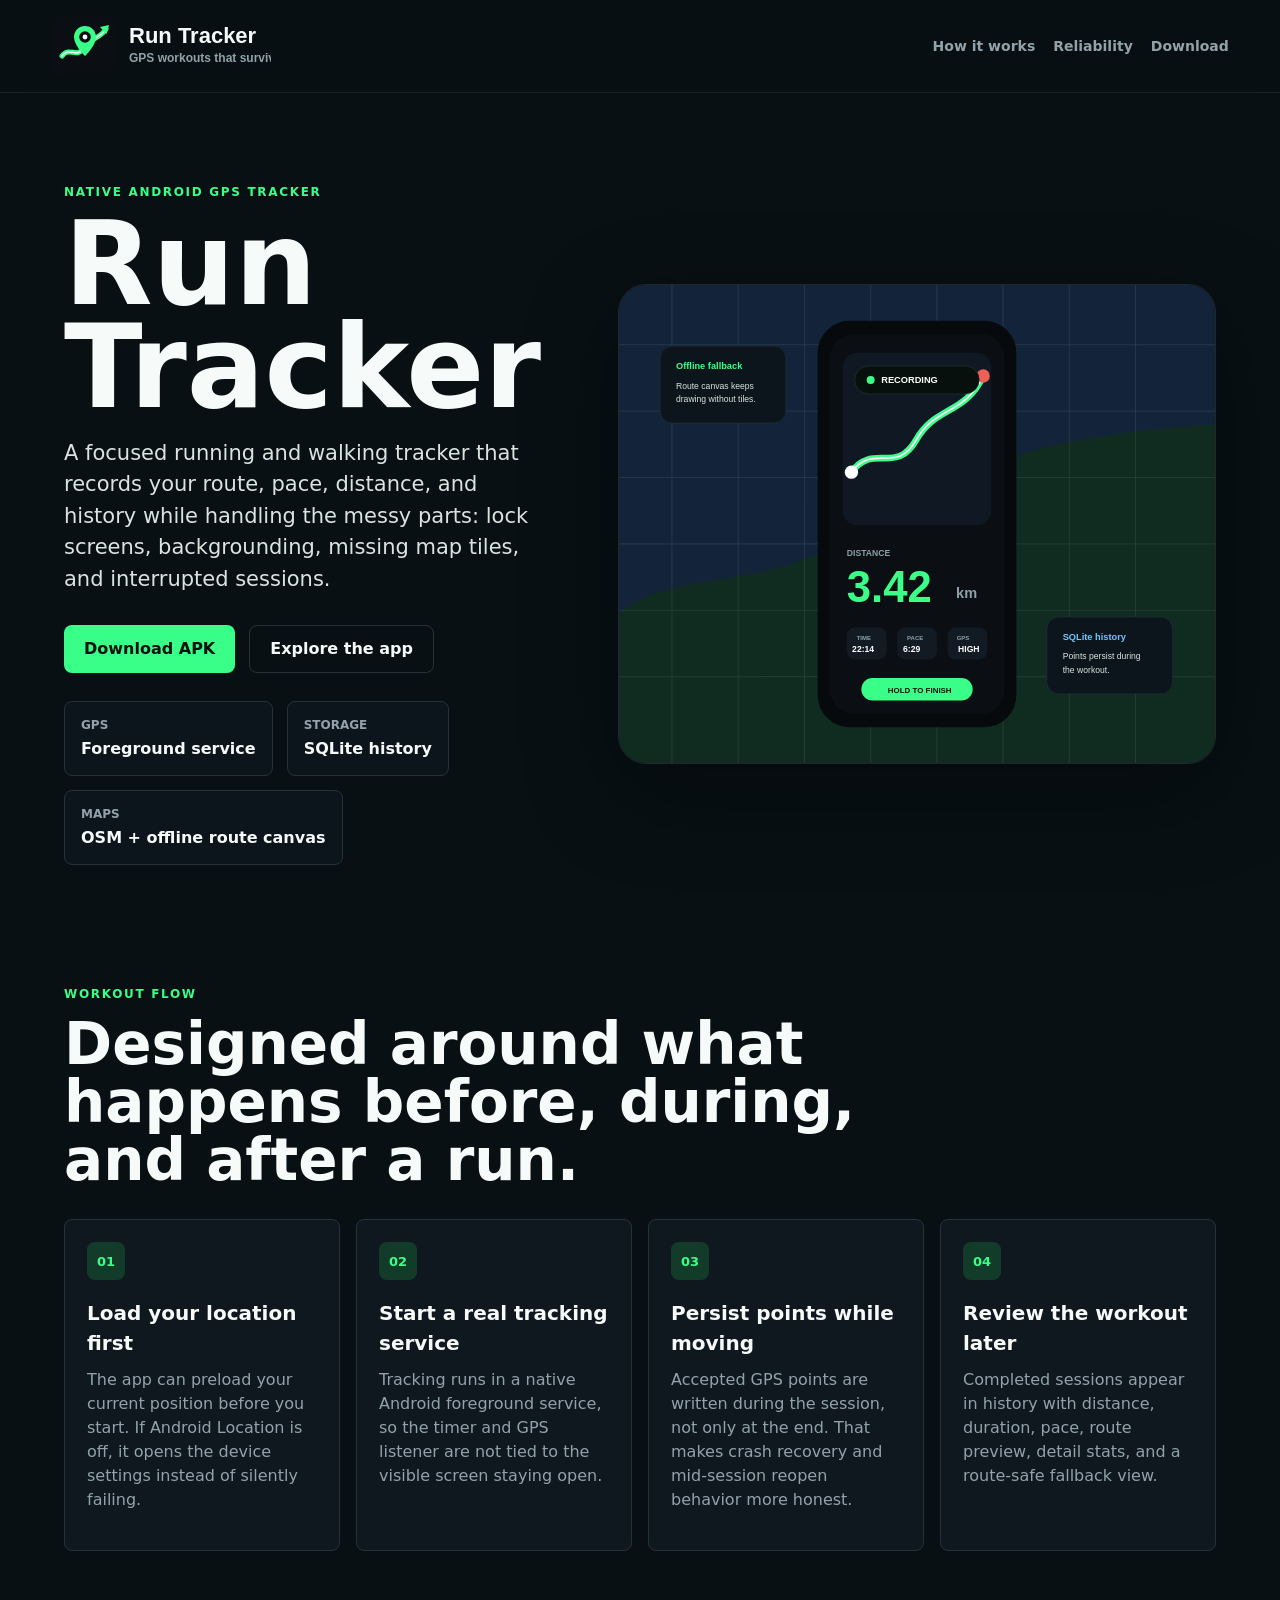
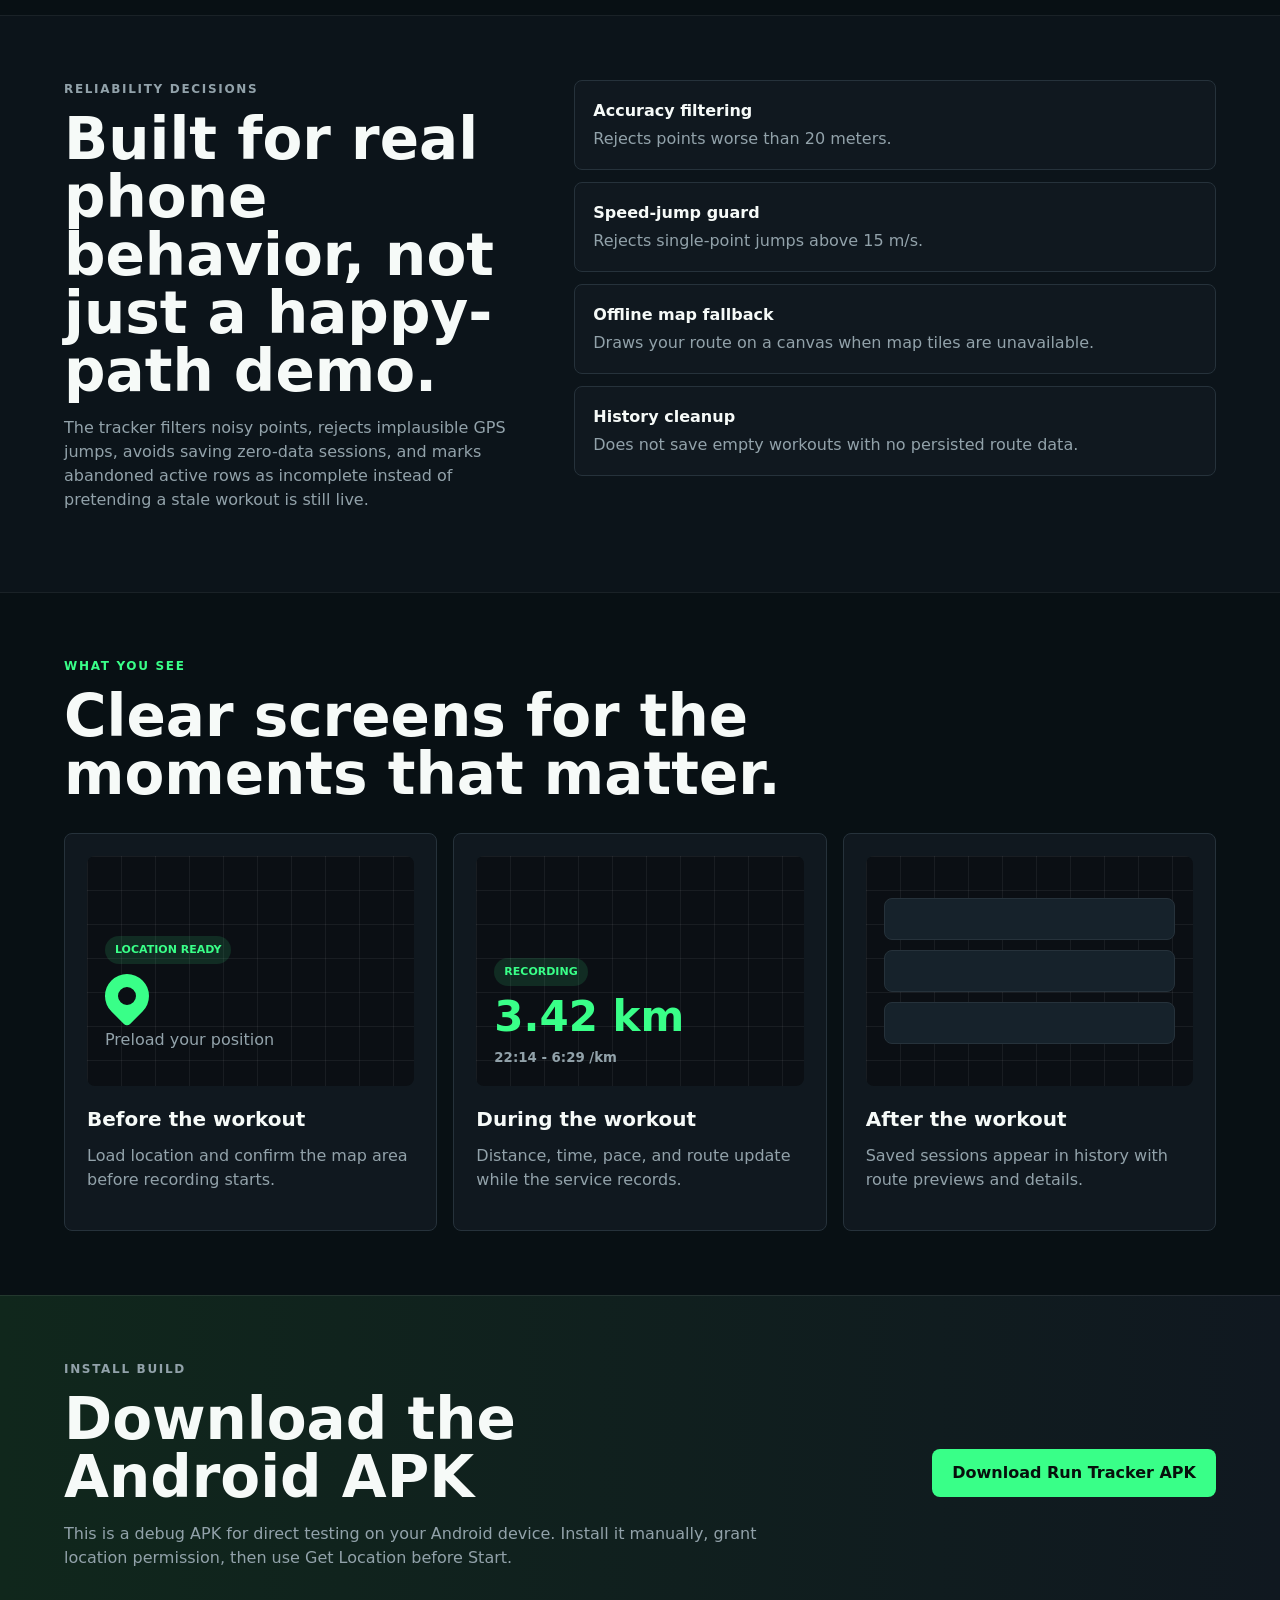
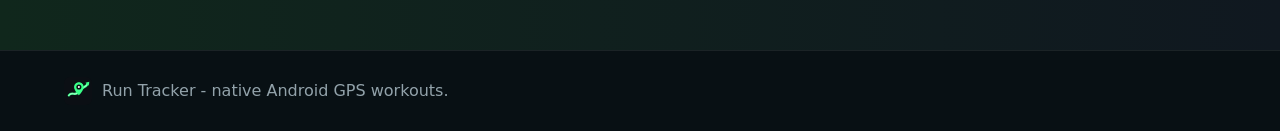
==== index.html @ a2bcd2e9 "Publish website at repository root" ====
<!doctype html>
<html lang="en">
  <head>
    <meta charset="utf-8" />
    <meta name="viewport" content="width=device-width, initial-scale=1" />
    <meta
      name="description"
      content="Run Tracker is a native Android GPS running and walking tracker with foreground service recording, offline route fallback, SQLite history, and real-world interruption handling."
    />
    <title>Run Tracker - GPS Running & Walking Tracker</title>
    <link rel="icon" href="assets/favicon.svg" type="image/svg+xml" />
    <link rel="stylesheet" href="styles.css" />
  </head>
  <body>
    <header class="site-header">
      <a class="brand" href="#top" aria-label="Run Tracker home">
        <img src="assets/logo.svg" alt="Run Tracker" />
      </a>
      <nav aria-label="Main navigation">
        <a href="#how-it-works">How it works</a>
        <a href="#reliability">Reliability</a>
        <a href="#download">Download</a>
      </nav>
    </header>

    <main id="top">
      <section class="hero">
        <div class="hero-copy">
          <p class="eyebrow">Native Android GPS tracker</p>
          <h1>Run Tracker</h1>
          <p class="lede">
            A focused running and walking tracker that records your route, pace,
            distance, and history while handling the messy parts: lock screens,
            backgrounding, missing map tiles, and interrupted sessions.
          </p>
          <div class="hero-actions">
            <a class="button primary" href="download/run-tracker-debug.apk" download>
              Download APK
            </a>
            <a class="button secondary" href="#how-it-works">Explore the app</a>
          </div>
          <dl class="quick-stats" aria-label="App highlights">
            <div>
              <dt>GPS</dt>
              <dd>Foreground service</dd>
            </div>
            <div>
              <dt>Storage</dt>
              <dd>SQLite history</dd>
            </div>
            <div>
              <dt>Maps</dt>
              <dd>OSM + offline route canvas</dd>
            </div>
          </dl>
        </div>
        <div class="hero-visual" aria-label="Run Tracker app preview">
          <img src="assets/app-preview.svg" alt="Run Tracker active session preview" />
        </div>
      </section>

      <section id="how-it-works" class="section">
        <div class="section-heading">
          <p class="eyebrow">Workout flow</p>
          <h2>Designed around what happens before, during, and after a run.</h2>
        </div>
        <div class="feature-grid">
          <article class="feature-card">
            <span class="icon">01</span>
            <h3>Load your location first</h3>
            <p>
              The app can preload your current position before you start. If Android
              Location is off, it opens the device settings instead of silently failing.
            </p>
          </article>
          <article class="feature-card">
            <span class="icon">02</span>
            <h3>Start a real tracking service</h3>
            <p>
              Tracking runs in a native Android foreground service, so the timer and
              GPS listener are not tied to the visible screen staying open.
            </p>
          </article>
          <article class="feature-card">
            <span class="icon">03</span>
            <h3>Persist points while moving</h3>
            <p>
              Accepted GPS points are written during the session, not only at the end.
              That makes crash recovery and mid-session reopen behavior more honest.
            </p>
          </article>
          <article class="feature-card">
            <span class="icon">04</span>
            <h3>Review the workout later</h3>
            <p>
              Completed sessions appear in history with distance, duration, pace,
              route preview, detail stats, and a route-safe fallback view.
            </p>
          </article>
        </div>
      </section>

      <section id="reliability" class="split-section">
        <div>
          <p class="eyebrow">Reliability decisions</p>
          <h2>Built for real phone behavior, not just a happy-path demo.</h2>
          <p>
            The tracker filters noisy points, rejects implausible GPS jumps, avoids
            saving zero-data sessions, and marks abandoned active rows as incomplete
            instead of pretending a stale workout is still live.
          </p>
        </div>
        <div class="check-list" aria-label="Reliability features">
          <div>
            <strong>Accuracy filtering</strong>
            <span>Rejects points worse than 20 meters.</span>
          </div>
          <div>
            <strong>Speed-jump guard</strong>
            <span>Rejects single-point jumps above 15 m/s.</span>
          </div>
          <div>
            <strong>Offline map fallback</strong>
            <span>Draws your route on a canvas when map tiles are unavailable.</span>
          </div>
          <div>
            <strong>History cleanup</strong>
            <span>Does not save empty workouts with no persisted route data.</span>
          </div>
        </div>
      </section>

      <section class="section">
        <div class="section-heading">
          <p class="eyebrow">What you see</p>
          <h2>Clear screens for the moments that matter.</h2>
        </div>
        <div class="screen-grid">
          <article>
            <div class="mini-screen location-screen">
              <span class="pill">Location Ready</span>
              <div class="pin"></div>
              <p>Preload your position</p>
            </div>
            <h3>Before the workout</h3>
            <p>Load location and confirm the map area before recording starts.</p>
          </article>
          <article>
            <div class="mini-screen active-screen">
              <span class="pill">Recording</span>
              <strong>3.42 km</strong>
              <small>22:14 - 6:29 /km</small>
            </div>
            <h3>During the workout</h3>
            <p>Distance, time, pace, and route update while the service records.</p>
          </article>
          <article>
            <div class="mini-screen history-screen">
              <span></span>
              <span></span>
              <span></span>
            </div>
            <h3>After the workout</h3>
            <p>Saved sessions appear in history with route previews and details.</p>
          </article>
        </div>
      </section>

      <section id="download" class="download-section">
        <div>
          <p class="eyebrow">Install build</p>
          <h2>Download the Android APK</h2>
          <p>
            This is a debug APK for direct testing on your Android device. Install it
            manually, grant location permission, then use Get Location before Start.
          </p>
        </div>
        <a class="button primary download-button" href="download/run-tracker-debug.apk" download>
          Download Run Tracker APK
        </a>
      </section>
    </main>

    <footer>
      <img src="assets/favicon.svg" alt="" />
      <span>Run Tracker - native Android GPS workouts.</span>
    </footer>
  </body>
</html>
---- styles.css ----
:root {
  --bg: #081014;
  --surface: #10181f;
  --surface-2: #16222b;
  --line: #26323b;
  --text: #f6faf8;
  --muted: #92a2aa;
  --green: #39ff88;
  --green-soft: #123b29;
  --cyan: #69c8ff;
  --coral: #f05f57;
  --amber: #f1b84b;
}

* {
  box-sizing: border-box;
}

html {
  scroll-behavior: smooth;
}

body {
  margin: 0;
  background: var(--bg);
  color: var(--text);
  font-family:
    Inter, ui-sans-serif, system-ui, -apple-system, BlinkMacSystemFont, "Segoe UI",
    sans-serif;
  line-height: 1.5;
}

a {
  color: inherit;
  text-decoration: none;
}

.site-header {
  position: sticky;
  top: 0;
  z-index: 20;
  display: flex;
  align-items: center;
  justify-content: space-between;
  gap: 24px;
  padding: 14px clamp(18px, 4vw, 56px);
  background: rgba(8, 16, 20, 0.86);
  border-bottom: 1px solid rgba(255, 255, 255, 0.08);
  backdrop-filter: blur(14px);
}

.brand img {
  display: block;
  width: 220px;
  max-width: 52vw;
  height: auto;
}

nav {
  display: flex;
  gap: 18px;
  color: var(--muted);
  font-size: 14px;
  font-weight: 700;
}

nav a:hover {
  color: var(--green);
}

.hero {
  display: grid;
  grid-template-columns: minmax(0, 0.9fr) minmax(420px, 1.1fr);
  gap: clamp(26px, 5vw, 76px);
  align-items: center;
  padding: clamp(44px, 7vw, 96px) clamp(18px, 5vw, 72px) 56px;
}

.hero-copy {
  max-width: 650px;
}

.eyebrow {
  margin: 0 0 12px;
  color: var(--green);
  font-size: 12px;
  font-weight: 900;
  letter-spacing: 0.14em;
  text-transform: uppercase;
}

h1,
h2,
h3,
p {
  margin-top: 0;
}

h1 {
  margin-bottom: 18px;
  font-size: clamp(54px, 9vw, 116px);
  line-height: 0.9;
  letter-spacing: 0;
}

h2 {
  margin-bottom: 16px;
  font-size: clamp(30px, 5vw, 58px);
  line-height: 1;
  letter-spacing: 0;
}

h3 {
  margin-bottom: 10px;
  font-size: 20px;
}

.lede {
  color: #d9e4e0;
  font-size: clamp(17px, 2vw, 21px);
  max-width: 620px;
}

.hero-actions,
.quick-stats {
  display: flex;
  flex-wrap: wrap;
  gap: 14px;
}

.hero-actions {
  margin: 30px 0 28px;
}

.button {
  display: inline-flex;
  min-height: 48px;
  align-items: center;
  justify-content: center;
  border-radius: 8px;
  padding: 0 20px;
  font-weight: 900;
}

.button.primary {
  background: var(--green);
  color: #07100c;
}

.button.secondary {
  background: transparent;
  border: 1px solid var(--line);
  color: var(--text);
}

.quick-stats {
  margin: 0;
}

.quick-stats div {
  min-width: 140px;
  padding: 14px 16px;
  border: 1px solid var(--line);
  border-radius: 8px;
  background: rgba(16, 24, 31, 0.72);
}

.quick-stats dt {
  color: var(--muted);
  font-size: 12px;
  font-weight: 900;
  text-transform: uppercase;
}

.quick-stats dd {
  margin: 3px 0 0;
  font-weight: 800;
}

.hero-visual img {
  width: 100%;
  height: auto;
  display: block;
  border: 1px solid rgba(255, 255, 255, 0.1);
  border-radius: 28px;
  box-shadow: 0 28px 90px rgba(0, 0, 0, 0.38);
}

.section,
.split-section,
.download-section {
  padding: 64px clamp(18px, 5vw, 72px);
}

.section-heading {
  max-width: 820px;
  margin-bottom: 30px;
}

.feature-grid,
.screen-grid {
  display: grid;
  grid-template-columns: repeat(4, minmax(0, 1fr));
  gap: 16px;
}

.feature-card,
.screen-grid article {
  border: 1px solid var(--line);
  border-radius: 8px;
  background: var(--surface);
  padding: 22px;
}

.feature-card p,
.screen-grid p,
.split-section p,
.download-section p {
  color: var(--muted);
}

.icon {
  display: inline-grid;
  width: 38px;
  height: 38px;
  place-items: center;
  margin-bottom: 18px;
  border-radius: 8px;
  background: var(--green-soft);
  color: var(--green);
  font-size: 13px;
  font-weight: 900;
}

.split-section {
  display: grid;
  grid-template-columns: minmax(0, 0.85fr) minmax(360px, 1.15fr);
  gap: 36px;
  align-items: start;
  background: #0c141a;
  border-top: 1px solid rgba(255, 255, 255, 0.06);
  border-bottom: 1px solid rgba(255, 255, 255, 0.06);
}

.check-list {
  display: grid;
  gap: 12px;
}

.check-list div {
  display: grid;
  gap: 4px;
  padding: 18px;
  border: 1px solid var(--line);
  border-radius: 8px;
  background: var(--surface);
}

.check-list strong {
  color: var(--text);
}

.check-list span {
  color: var(--muted);
}

.screen-grid {
  grid-template-columns: repeat(3, minmax(0, 1fr));
}

.mini-screen {
  position: relative;
  display: grid;
  min-height: 230px;
  align-content: end;
  gap: 10px;
  margin-bottom: 18px;
  overflow: hidden;
  border-radius: 8px;
  background: #0b0f14;
  padding: 18px;
}

.mini-screen::before {
  content: "";
  position: absolute;
  inset: 0;
  background-image:
    linear-gradient(rgba(255, 255, 255, 0.06) 1px, transparent 1px),
    linear-gradient(90deg, rgba(255, 255, 255, 0.06) 1px, transparent 1px);
  background-size: 34px 34px;
}

.mini-screen > * {
  position: relative;
}

.pill {
  width: max-content;
  border-radius: 999px;
  background: rgba(57, 255, 136, 0.12);
  color: var(--green);
  padding: 6px 10px;
  font-size: 11px;
  font-weight: 900;
  text-transform: uppercase;
}

.pin {
  width: 44px;
  height: 44px;
  border-radius: 50% 50% 50% 10%;
  background: var(--green);
  transform: rotate(-45deg);
}

.pin::after {
  content: "";
  position: absolute;
  inset: 13px;
  border-radius: 50%;
  background: #0b0f14;
}

.active-screen strong {
  color: var(--green);
  font-size: 42px;
  line-height: 1;
}

.active-screen small {
  color: var(--muted);
  font-weight: 800;
}

.history-screen {
  align-content: center;
}

.history-screen span {
  display: block;
  height: 42px;
  border-radius: 8px;
  background: var(--surface-2);
  border: 1px solid var(--line);
}

.download-section {
  display: flex;
  align-items: center;
  justify-content: space-between;
  gap: 24px;
  background: linear-gradient(90deg, #10271c, #101820);
  border-top: 1px solid rgba(255, 255, 255, 0.08);
}

.download-section div {
  max-width: 700px;
}

.download-button {
  flex: 0 0 auto;
}

footer {
  display: flex;
  align-items: center;
  gap: 10px;
  padding: 26px clamp(18px, 5vw, 72px);
  color: var(--muted);
  border-top: 1px solid rgba(255, 255, 255, 0.08);
}

footer img {
  width: 28px;
  height: 28px;
}

@media (max-width: 900px) {
  .site-header {
    align-items: flex-start;
    flex-direction: column;
  }

  nav {
    width: 100%;
    justify-content: space-between;
  }

  .hero,
  .split-section,
  .download-section {
    grid-template-columns: 1fr;
  }

  .hero {
    padding-top: 34px;
  }

  .feature-grid,
  .screen-grid {
    grid-template-columns: 1fr;
  }

  .download-section {
    display: grid;
  }

  .download-button {
    width: 100%;
  }
}
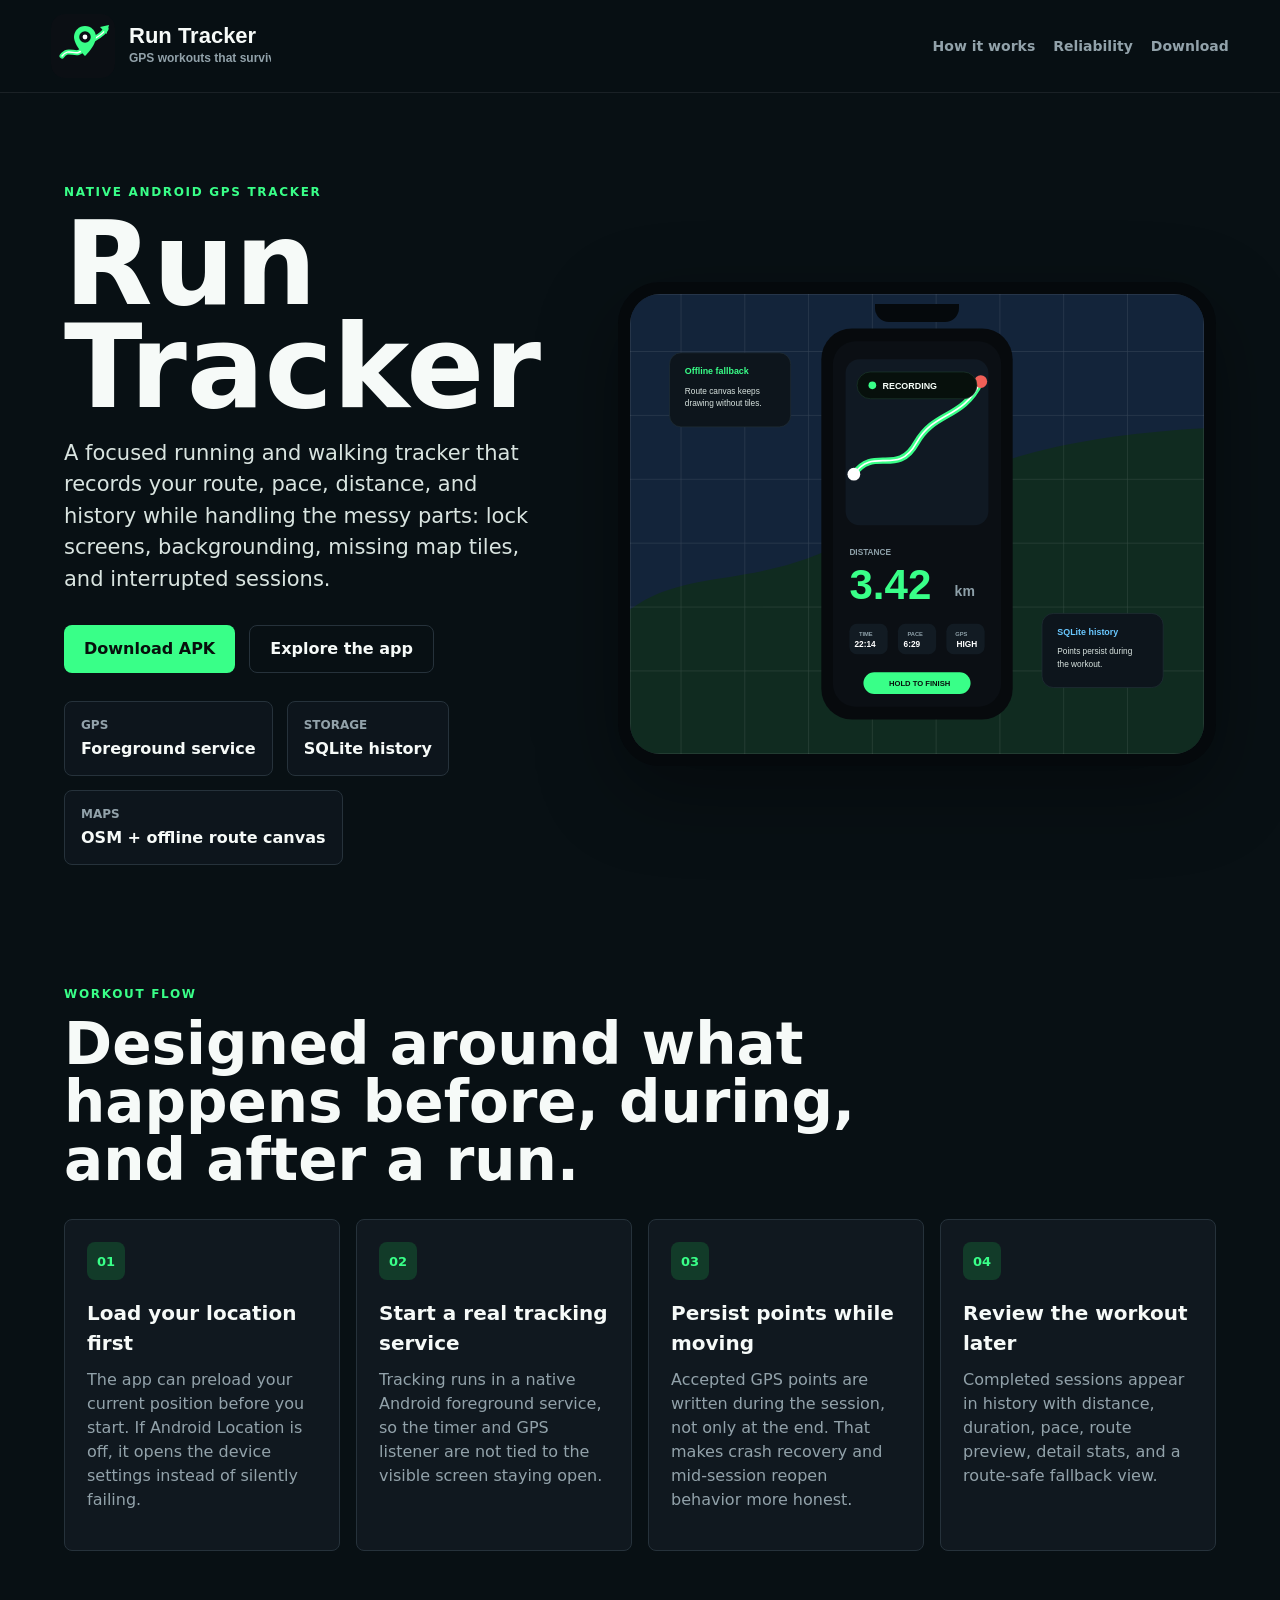
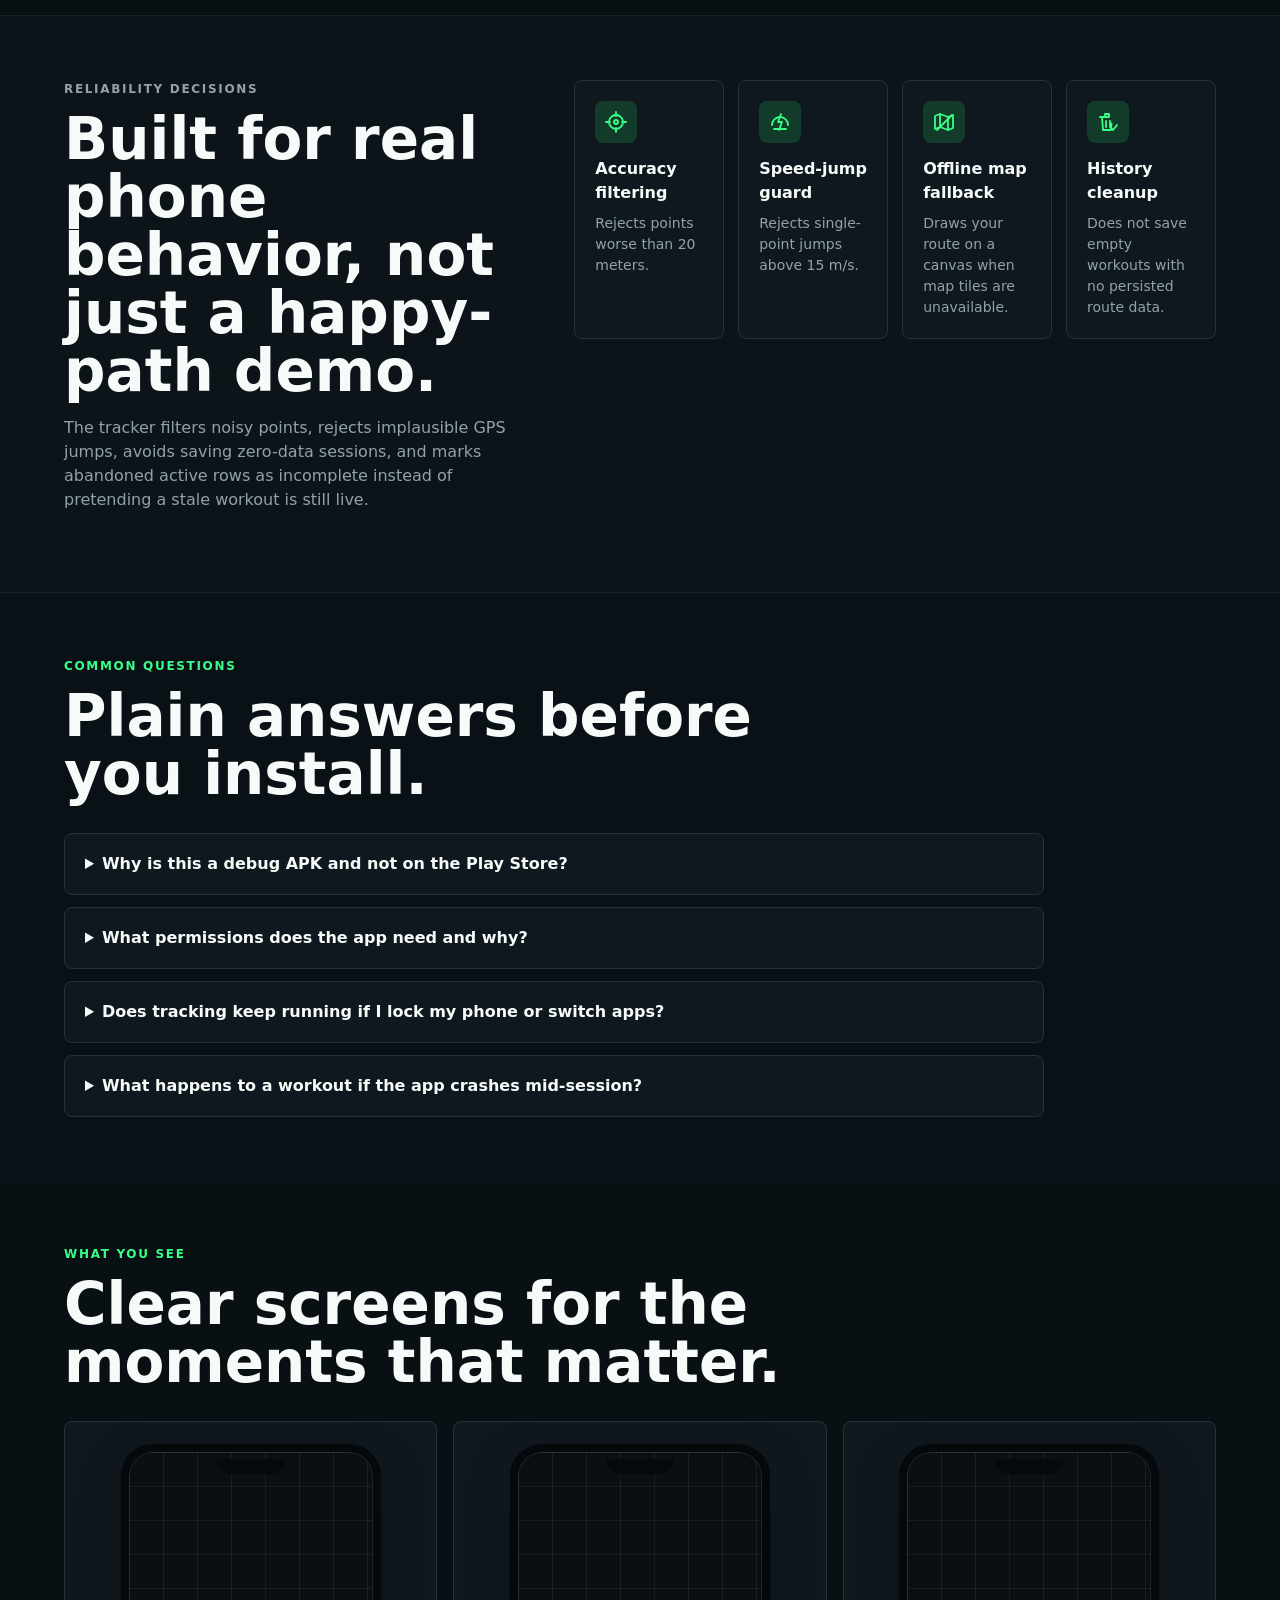
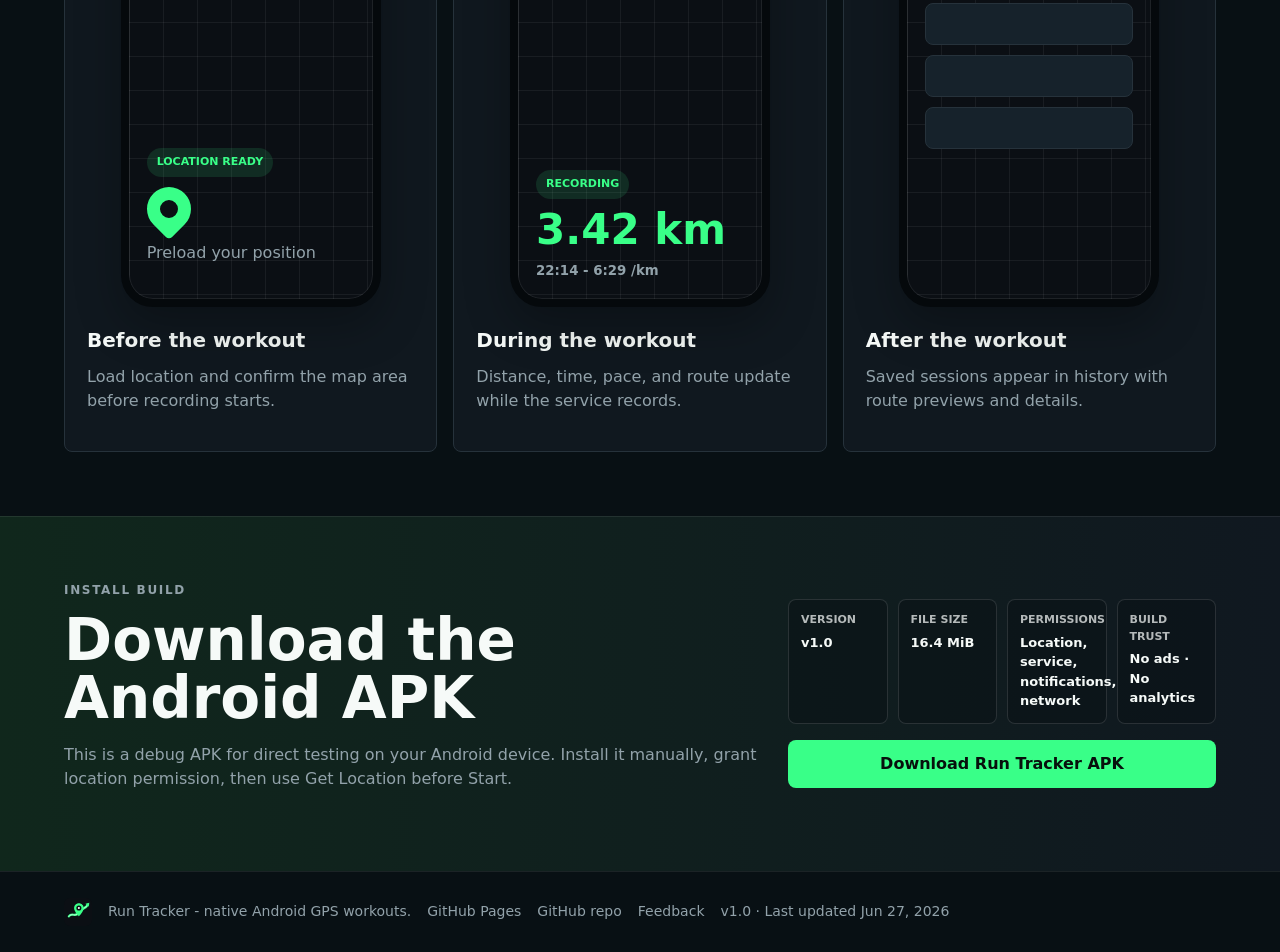
==== commit fd9ac1fe: "Improve landing page UI" ====
--- a/index.html
+++ b/index.html
@@ -55,7 +55,10 @@
           </dl>
         </div>
         <div class="hero-visual" aria-label="Run Tracker app preview">
-          <img src="assets/app-preview.svg" alt="Run Tracker active session preview" />
+          <div class="phone-frame hero-phone">
+            <div class="phone-notch" aria-hidden="true"></div>
+            <img src="assets/app-preview.svg" alt="Run Tracker active session preview" />
+          </div>
         </div>
       </section>
 
@@ -110,23 +113,92 @@
             instead of pretending a stale workout is still live.
           </p>
         </div>
-        <div class="check-list" aria-label="Reliability features">
-          <div>
+        <div class="reliability-grid" aria-label="Reliability features">
+          <article class="reliability-card">
+            <span class="reliability-icon" aria-hidden="true">
+              <svg viewBox="0 0 24 24" role="img">
+                <circle cx="12" cy="12" r="7"></circle>
+                <circle cx="12" cy="12" r="2"></circle>
+                <path d="M12 2v4M12 18v4M2 12h4M18 12h4"></path>
+              </svg>
+            </span>
             <strong>Accuracy filtering</strong>
             <span>Rejects points worse than 20 meters.</span>
-          </div>
-          <div>
+          </article>
+          <article class="reliability-card">
+            <span class="reliability-icon" aria-hidden="true">
+              <svg viewBox="0 0 24 24" role="img">
+                <path d="M4 15a8 8 0 0 1 16 0"></path>
+                <path d="M6 19h12"></path>
+                <path d="M13 4l-3 8h4l-3 8"></path>
+              </svg>
+            </span>
             <strong>Speed-jump guard</strong>
             <span>Rejects single-point jumps above 15 m/s.</span>
-          </div>
-          <div>
+          </article>
+          <article class="reliability-card">
+            <span class="reliability-icon" aria-hidden="true">
+              <svg viewBox="0 0 24 24" role="img">
+                <path d="M3 6l5-2 8 3 5-2v13l-5 2-8-3-5 2z"></path>
+                <path d="M8 4v13M16 7v13"></path>
+                <path d="M5 20L20 5"></path>
+              </svg>
+            </span>
             <strong>Offline map fallback</strong>
             <span>Draws your route on a canvas when map tiles are unavailable.</span>
-          </div>
-          <div>
+          </article>
+          <article class="reliability-card">
+            <span class="reliability-icon" aria-hidden="true">
+              <svg viewBox="0 0 24 24" role="img">
+                <path d="M4 7h9M10 11v6M14 11v6M6 7l1 13h8l.5-6.5M9 7V4h4v3"></path>
+                <path d="M15 18l2 2 4-5"></path>
+              </svg>
+            </span>
             <strong>History cleanup</strong>
             <span>Does not save empty workouts with no persisted route data.</span>
-          </div>
+          </article>
+        </div>
+      </section>
+
+      <section id="faq" class="section faq-section">
+        <div class="section-heading">
+          <p class="eyebrow">Common questions</p>
+          <h2>Plain answers before you install.</h2>
+        </div>
+        <div class="faq-list">
+          <details>
+            <summary>Why is this a debug APK and not on the Play Store?</summary>
+            <p>
+              This build is meant for direct testing before a store release. It keeps
+              distribution simple while the tracking behavior, route storage, and
+              interruption handling are still being validated.
+            </p>
+          </details>
+          <details>
+            <summary>What permissions does the app need and why?</summary>
+            <p>
+              The manifest requests location permissions for GPS tracking, foreground
+              service and notification permissions so tracking can keep running visibly,
+              wake lock support for active sessions, and network access for OpenStreetMap
+              tiles. No account or map key is used.
+            </p>
+          </details>
+          <details>
+            <summary>Does tracking keep running if I lock my phone or switch apps?</summary>
+            <p>
+              Tracking runs in a native Android foreground service, so it is not tied to
+              the screen being open. Android can still apply device-specific battery
+              limits, but the app is built around the standard long-running tracking path.
+            </p>
+          </details>
+          <details>
+            <summary>What happens to a workout if the app crashes mid-session?</summary>
+            <p>
+              Accepted GPS points are persisted while the session is moving, not only
+              when you stop. On cleanup, abandoned active rows are marked incomplete
+              instead of being treated as a finished workout.
+            </p>
+          </details>
         </div>
       </section>
 
@@ -137,28 +209,37 @@
         </div>
         <div class="screen-grid">
           <article>
-            <div class="mini-screen location-screen">
-              <span class="pill">Location Ready</span>
-              <div class="pin"></div>
-              <p>Preload your position</p>
+            <div class="phone-frame mini-phone">
+              <div class="phone-notch" aria-hidden="true"></div>
+              <div class="mini-screen location-screen">
+                <span class="pill">Location Ready</span>
+                <div class="pin"></div>
+                <p>Preload your position</p>
+              </div>
             </div>
             <h3>Before the workout</h3>
             <p>Load location and confirm the map area before recording starts.</p>
           </article>
           <article>
-            <div class="mini-screen active-screen">
-              <span class="pill">Recording</span>
-              <strong>3.42 km</strong>
-              <small>22:14 - 6:29 /km</small>
+            <div class="phone-frame mini-phone">
+              <div class="phone-notch" aria-hidden="true"></div>
+              <div class="mini-screen active-screen">
+                <span class="pill">Recording</span>
+                <strong>3.42 km</strong>
+                <small>22:14 - 6:29 /km</small>
+              </div>
             </div>
             <h3>During the workout</h3>
             <p>Distance, time, pace, and route update while the service records.</p>
           </article>
           <article>
-            <div class="mini-screen history-screen">
-              <span></span>
-              <span></span>
-              <span></span>
+            <div class="phone-frame mini-phone">
+              <div class="phone-notch" aria-hidden="true"></div>
+              <div class="mini-screen history-screen">
+                <span></span>
+                <span></span>
+                <span></span>
+              </div>
             </div>
             <h3>After the workout</h3>
             <p>Saved sessions appear in history with route previews and details.</p>
@@ -175,15 +256,45 @@
             manually, grant location permission, then use Get Location before Start.
           </p>
         </div>
-        <a class="button primary download-button" href="download/run-tracker-debug.apk" download>
-          Download Run Tracker APK
-        </a>
+        <div class="download-panel">
+          <dl class="build-facts" aria-label="APK build details">
+            <div>
+              <dt>Version</dt>
+              <!-- Update before publishing if app/build.gradle.kts versionName changes. -->
+              <dd>v1.0</dd>
+            </div>
+            <div>
+              <dt>File size</dt>
+              <!-- Update before publishing if download/run-tracker-debug.apk is rebuilt. -->
+              <dd>16.4 MiB</dd>
+            </div>
+            <div>
+              <dt>Permissions</dt>
+              <!-- Confirm against app/src/main/AndroidManifest.xml before publishing. -->
+              <dd>Location, service, notifications, network</dd>
+            </div>
+            <div>
+              <dt>Build trust</dt>
+              <dd>No ads · No analytics</dd>
+            </div>
+          </dl>
+          <a class="button primary download-button" href="download/run-tracker-debug.apk" download>
+            Download Run Tracker APK
+          </a>
+        </div>
       </section>
     </main>
 
     <footer>
       <img src="assets/favicon.svg" alt="" />
       <span>Run Tracker - native Android GPS workouts.</span>
+      <a href="https://thisisme1289-ux.github.io/run-tracker/">GitHub Pages</a>
+      <!-- Replace with a public repository URL if/when the source repo is published. -->
+      <a href="https://github.com/thisisme1289-ux/run-tracker">GitHub repo</a>
+      <!-- Replace this placeholder with the preferred support email or issue tracker. -->
+      <a href="mailto:feedback@example.com">Feedback</a>
+      <!-- Update version/date before publishing a new APK. -->
+      <span>v1.0 · Last updated Jun 27, 2026</span>
     </footer>
   </body>
 </html>
--- a/styles.css
+++ b/styles.css
@@ -177,13 +177,51 @@
   font-weight: 800;
 }
 
-.hero-visual img {
+.phone-frame {
+  position: relative;
+  display: grid;
+  overflow: hidden;
+  border: 10px solid #05090c;
+  border-radius: 34px;
+  background: #05090c;
+  box-shadow:
+    inset 0 0 0 1px rgba(255, 255, 255, 0.08),
+    0 26px 80px rgba(0, 0, 0, 0.36);
+}
+
+.phone-frame::after {
+  content: "";
+  position: absolute;
+  inset: 0;
+  pointer-events: none;
+  border-radius: 24px;
+  box-shadow: inset 0 0 0 1px rgba(255, 255, 255, 0.08);
+}
+
+.phone-notch {
+  position: absolute;
+  top: 10px;
+  left: 50%;
+  z-index: 3;
+  width: 84px;
+  height: 18px;
+  border-radius: 0 0 14px 14px;
+  background: #05090c;
+  transform: translateX(-50%);
+}
+
+.hero-phone {
+  max-width: 620px;
+  margin-left: auto;
+  border-width: 12px;
+  border-radius: 42px;
+}
+
+.hero-phone img {
   width: 100%;
   height: auto;
   display: block;
-  border: 1px solid rgba(255, 255, 255, 0.1);
   border-radius: 28px;
-  box-shadow: 0 28px 90px rgba(0, 0, 0, 0.38);
 }
 
 .section,
@@ -242,41 +280,123 @@
   border-bottom: 1px solid rgba(255, 255, 255, 0.06);
 }
 
-.check-list {
-  display: grid;
-  gap: 12px;
-}
-
-.check-list div {
-  display: grid;
-  gap: 4px;
-  padding: 18px;
+.reliability-grid {
+  display: grid;
+  grid-template-columns: repeat(4, minmax(0, 1fr));
+  gap: 14px;
+}
+
+.reliability-card {
+  display: grid;
+  align-content: start;
+  gap: 8px;
+  min-height: 190px;
+  padding: 20px;
   border: 1px solid var(--line);
   border-radius: 8px;
   background: var(--surface);
-}
-
-.check-list strong {
+  transition:
+    border-color 180ms ease,
+    box-shadow 180ms ease,
+    transform 180ms ease;
+}
+
+.reliability-card:hover {
+  border-color: rgba(57, 255, 136, 0.42);
+  box-shadow: 0 18px 42px rgba(0, 0, 0, 0.2);
+  transform: translateY(-3px);
+}
+
+.reliability-icon {
+  display: inline-grid;
+  width: 42px;
+  height: 42px;
+  place-items: center;
+  margin-bottom: 6px;
+  border-radius: 8px;
+  background: var(--green-soft);
+  color: var(--green);
+}
+
+.reliability-icon svg {
+  width: 24px;
+  height: 24px;
+  fill: none;
+  stroke: currentColor;
+  stroke-linecap: round;
+  stroke-linejoin: round;
+  stroke-width: 1.8;
+}
+
+.reliability-card strong {
   color: var(--text);
 }
 
-.check-list span {
+.reliability-card span:last-child {
   color: var(--muted);
+  font-size: 14px;
 }
 
 .screen-grid {
   grid-template-columns: repeat(3, minmax(0, 1fr));
 }
 
+.faq-section {
+  background: #091116;
+}
+
+.faq-list {
+  display: grid;
+  gap: 12px;
+  max-width: 980px;
+}
+
+.faq-list details {
+  border: 1px solid var(--line);
+  border-radius: 8px;
+  background: var(--surface);
+}
+
+.faq-list summary {
+  cursor: pointer;
+  padding: 18px 20px;
+  font-weight: 900;
+}
+
+.faq-list summary:hover {
+  color: var(--green);
+}
+
+.faq-list p {
+  margin: 0;
+  padding: 0 20px 20px;
+  color: var(--muted);
+}
+
+.mini-phone {
+  width: min(100%, 260px);
+  margin: 0 auto 18px;
+  border-width: 8px;
+  border-radius: 32px;
+  aspect-ratio: 9 / 16;
+  box-shadow: 0 18px 46px rgba(0, 0, 0, 0.28);
+}
+
+.mini-phone .phone-notch {
+  top: 7px;
+  width: 68px;
+  height: 15px;
+}
+
 .mini-screen {
   position: relative;
   display: grid;
-  min-height: 230px;
+  width: 100%;
+  min-height: 100%;
   align-content: end;
   gap: 10px;
-  margin-bottom: 18px;
   overflow: hidden;
-  border-radius: 8px;
+  border-radius: 22px;
   background: #0b0f14;
   padding: 18px;
 }
@@ -354,8 +474,43 @@
   border-top: 1px solid rgba(255, 255, 255, 0.08);
 }
 
-.download-section div {
+.download-section > div {
   max-width: 700px;
+}
+
+.download-panel {
+  display: grid;
+  gap: 16px;
+  flex: 0 1 560px;
+}
+
+.build-facts {
+  display: grid;
+  grid-template-columns: repeat(4, minmax(0, 1fr));
+  gap: 10px;
+  margin: 0;
+}
+
+.build-facts div {
+  min-width: 0;
+  padding: 12px;
+  border: 1px solid rgba(255, 255, 255, 0.12);
+  border-radius: 8px;
+  background: rgba(8, 16, 20, 0.5);
+}
+
+.build-facts dt {
+  color: rgba(246, 250, 248, 0.72);
+  font-size: 11px;
+  font-weight: 900;
+  text-transform: uppercase;
+}
+
+.build-facts dd {
+  margin: 4px 0 0;
+  color: var(--text);
+  font-size: 13px;
+  font-weight: 800;
 }
 
 .download-button {
@@ -365,15 +520,21 @@
 footer {
   display: flex;
   align-items: center;
-  gap: 10px;
+  flex-wrap: wrap;
+  gap: 10px 16px;
   padding: 26px clamp(18px, 5vw, 72px);
   color: var(--muted);
   border-top: 1px solid rgba(255, 255, 255, 0.08);
+  font-size: 14px;
 }
 
 footer img {
   width: 28px;
   height: 28px;
+}
+
+footer a:hover {
+  color: var(--green);
 }
 
 @media (max-width: 900px) {
@@ -402,11 +563,46 @@
     grid-template-columns: 1fr;
   }
 
+  .hero-phone {
+    margin: 0 auto;
+  }
+
   .download-section {
     display: grid;
   }
 
+  .download-panel {
+    max-width: none;
+  }
+
+  .build-facts {
+    grid-template-columns: repeat(2, minmax(0, 1fr));
+  }
+
   .download-button {
     width: 100%;
   }
 }
+
+@media (min-width: 601px) and (max-width: 1180px) {
+  .reliability-grid {
+    grid-template-columns: repeat(2, minmax(0, 1fr));
+  }
+}
+
+@media (max-width: 600px) {
+  .reliability-grid {
+    grid-template-columns: 1fr;
+  }
+}
+
+@media (max-width: 520px) {
+
+  .build-facts {
+    grid-template-columns: 1fr;
+  }
+
+  .mini-phone {
+    width: min(100%, 230px);
+  }
+}
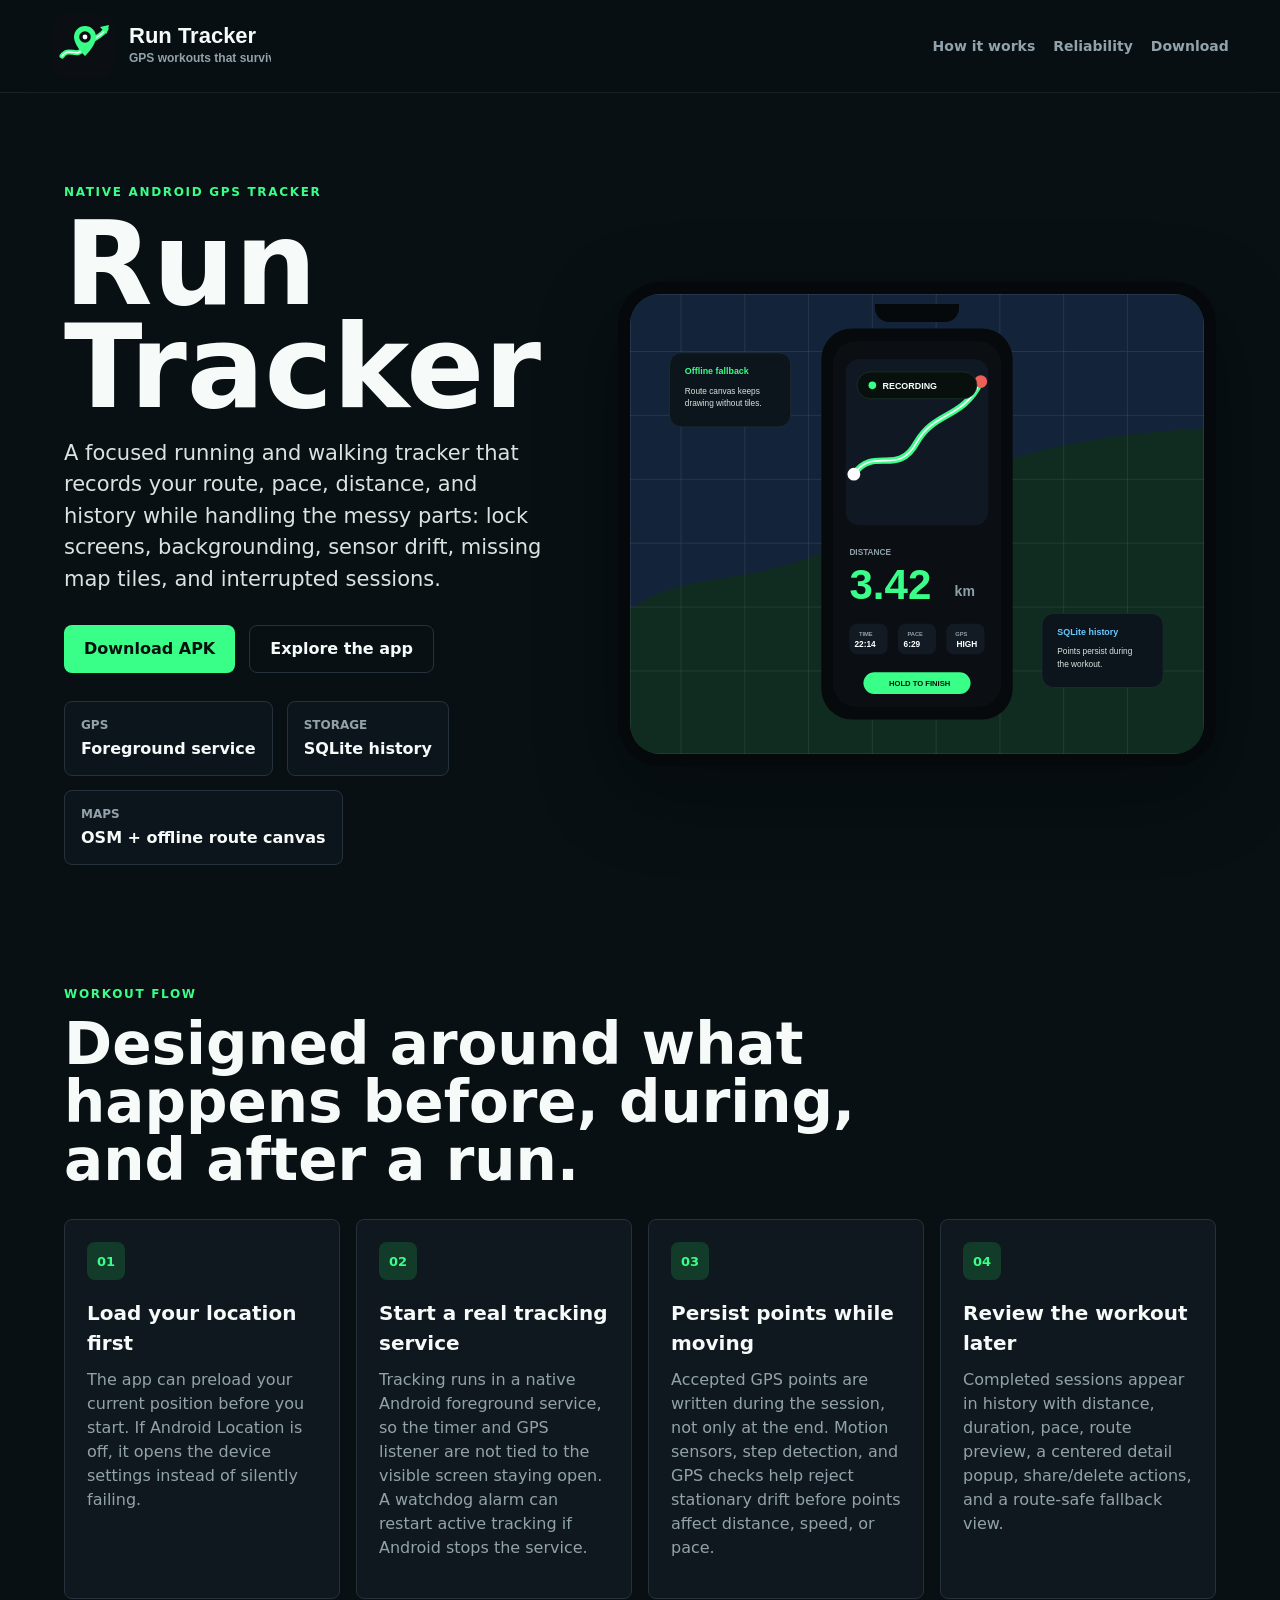
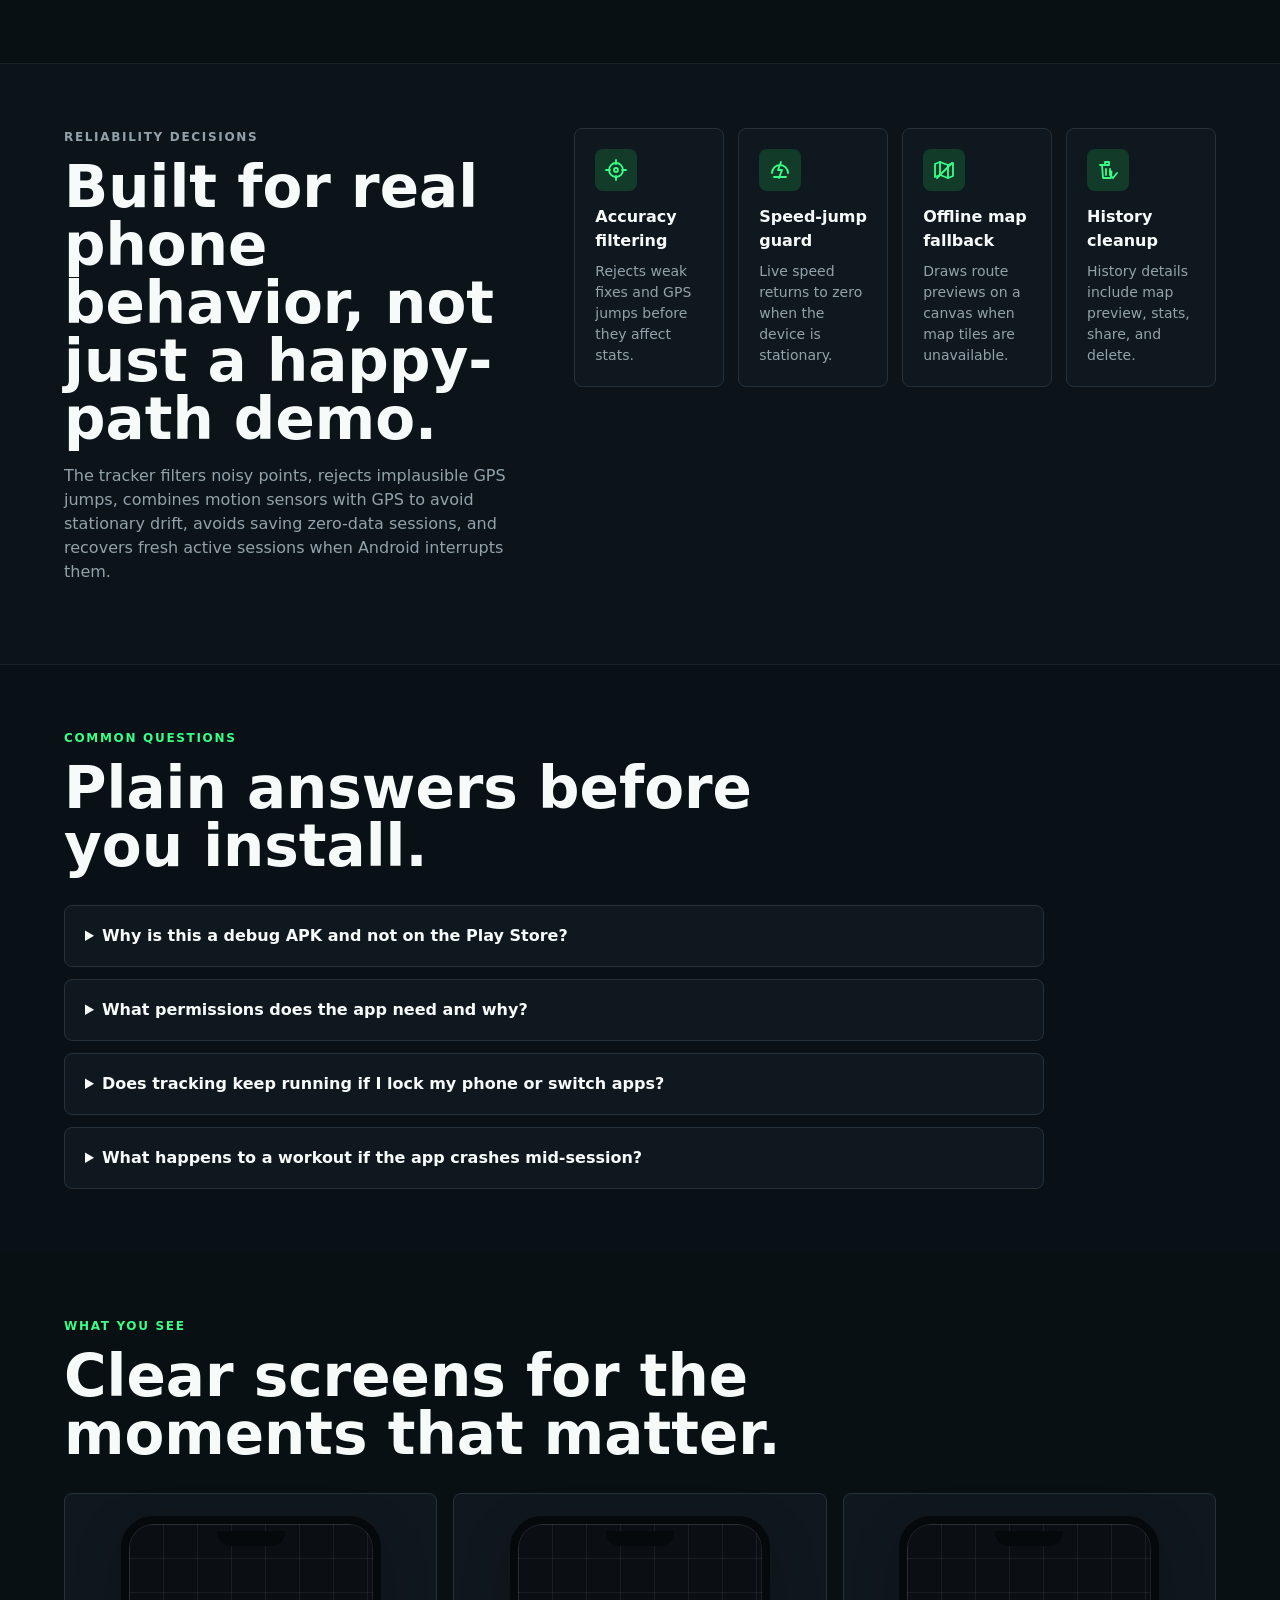
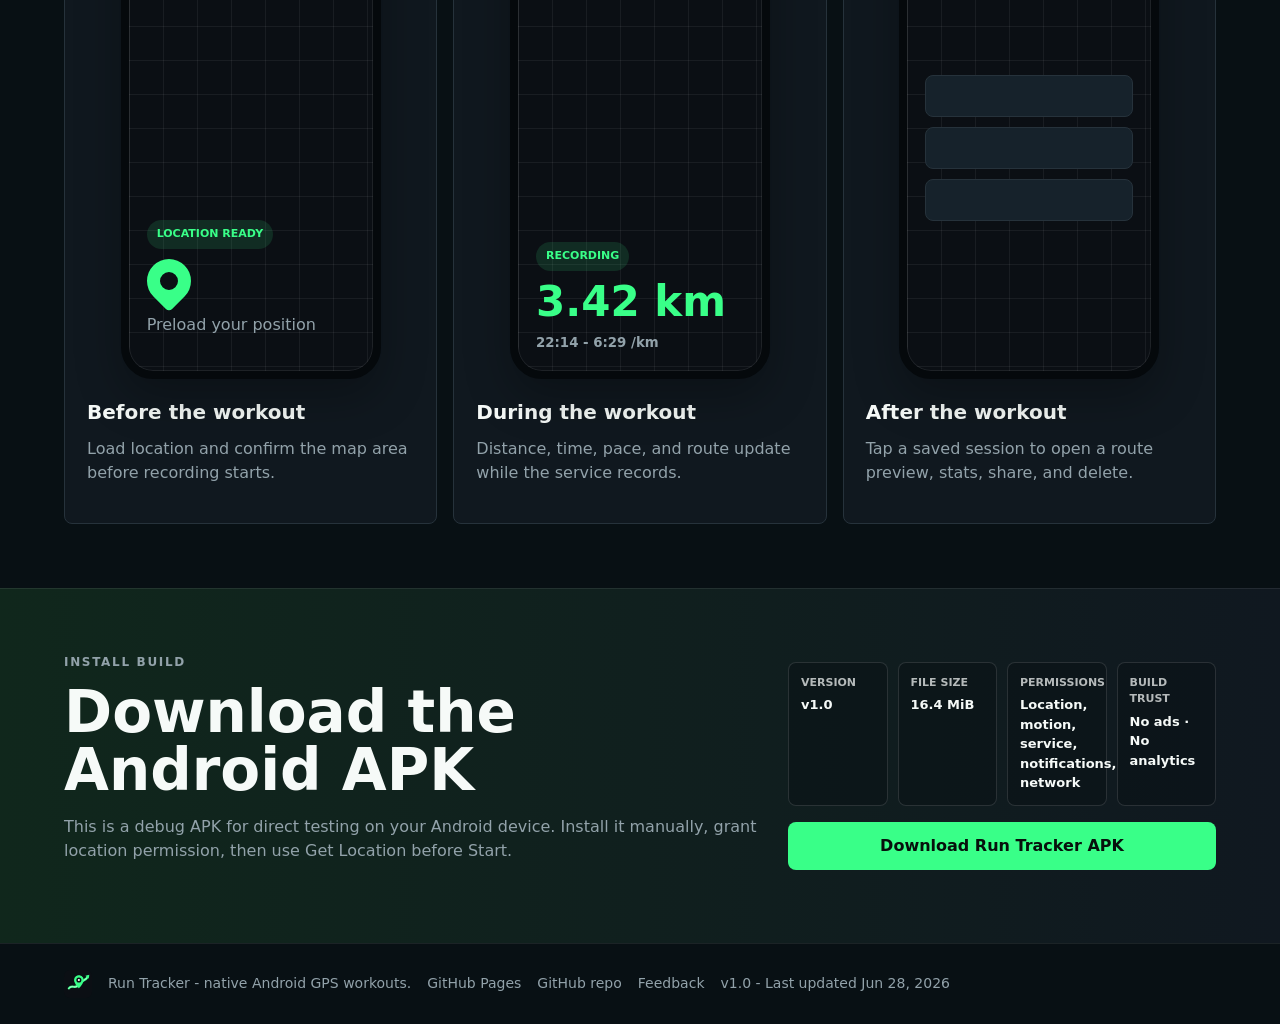
==== commit 4df054dc: "Update website and APK build" ====
--- a/index.html
+++ b/index.html
@@ -31,7 +31,7 @@
           <p class="lede">
             A focused running and walking tracker that records your route, pace,
             distance, and history while handling the messy parts: lock screens,
-            backgrounding, missing map tiles, and interrupted sessions.
+            backgrounding, sensor drift, missing map tiles, and interrupted sessions.
           </p>
           <div class="hero-actions">
             <a class="button primary" href="download/run-tracker-debug.apk" download>
@@ -81,7 +81,8 @@
             <h3>Start a real tracking service</h3>
             <p>
               Tracking runs in a native Android foreground service, so the timer and
-              GPS listener are not tied to the visible screen staying open.
+              GPS listener are not tied to the visible screen staying open. A watchdog
+              alarm can restart active tracking if Android stops the service.
             </p>
           </article>
           <article class="feature-card">
@@ -89,7 +90,8 @@
             <h3>Persist points while moving</h3>
             <p>
               Accepted GPS points are written during the session, not only at the end.
-              That makes crash recovery and mid-session reopen behavior more honest.
+              Motion sensors, step detection, and GPS checks help reject stationary
+              drift before points affect distance, speed, or pace.
             </p>
           </article>
           <article class="feature-card">
@@ -97,7 +99,8 @@
             <h3>Review the workout later</h3>
             <p>
               Completed sessions appear in history with distance, duration, pace,
-              route preview, detail stats, and a route-safe fallback view.
+              route preview, a centered detail popup, share/delete actions, and a
+              route-safe fallback view.
             </p>
           </article>
         </div>
@@ -108,9 +111,9 @@
           <p class="eyebrow">Reliability decisions</p>
           <h2>Built for real phone behavior, not just a happy-path demo.</h2>
           <p>
-            The tracker filters noisy points, rejects implausible GPS jumps, avoids
-            saving zero-data sessions, and marks abandoned active rows as incomplete
-            instead of pretending a stale workout is still live.
+            The tracker filters noisy points, rejects implausible GPS jumps, combines
+            motion sensors with GPS to avoid stationary drift, avoids saving zero-data
+            sessions, and recovers fresh active sessions when Android interrupts them.
           </p>
         </div>
         <div class="reliability-grid" aria-label="Reliability features">
@@ -123,7 +126,7 @@
               </svg>
             </span>
             <strong>Accuracy filtering</strong>
-            <span>Rejects points worse than 20 meters.</span>
+            <span>Rejects weak fixes and GPS jumps before they affect stats.</span>
           </article>
           <article class="reliability-card">
             <span class="reliability-icon" aria-hidden="true">
@@ -134,7 +137,7 @@
               </svg>
             </span>
             <strong>Speed-jump guard</strong>
-            <span>Rejects single-point jumps above 15 m/s.</span>
+            <span>Live speed returns to zero when the device is stationary.</span>
           </article>
           <article class="reliability-card">
             <span class="reliability-icon" aria-hidden="true">
@@ -145,7 +148,7 @@
               </svg>
             </span>
             <strong>Offline map fallback</strong>
-            <span>Draws your route on a canvas when map tiles are unavailable.</span>
+            <span>Draws route previews on a canvas when map tiles are unavailable.</span>
           </article>
           <article class="reliability-card">
             <span class="reliability-icon" aria-hidden="true">
@@ -155,7 +158,7 @@
               </svg>
             </span>
             <strong>History cleanup</strong>
-            <span>Does not save empty workouts with no persisted route data.</span>
+            <span>History details include map preview, stats, share, and delete.</span>
           </article>
         </div>
       </section>
@@ -179,8 +182,9 @@
             <p>
               The manifest requests location permissions for GPS tracking, foreground
               service and notification permissions so tracking can keep running visibly,
-              wake lock support for active sessions, and network access for OpenStreetMap
-              tiles. No account or map key is used.
+              activity recognition for motion/step detection, wake lock support for
+              active sessions, and network access for OpenStreetMap tiles. No account
+              or map key is used.
             </p>
           </details>
           <details>
@@ -188,7 +192,8 @@
             <p>
               Tracking runs in a native Android foreground service, so it is not tied to
               the screen being open. Android can still apply device-specific battery
-              limits, but the app is built around the standard long-running tracking path.
+              limits, so the app uses wake lock support and a watchdog restart path for
+              active workouts.
             </p>
           </details>
           <details>
@@ -242,7 +247,7 @@
               </div>
             </div>
             <h3>After the workout</h3>
-            <p>Saved sessions appear in history with route previews and details.</p>
+            <p>Tap a saved session to open a route preview, stats, share, and delete.</p>
           </article>
         </div>
       </section>
@@ -271,7 +276,7 @@
             <div>
               <dt>Permissions</dt>
               <!-- Confirm against app/src/main/AndroidManifest.xml before publishing. -->
-              <dd>Location, service, notifications, network</dd>
+              <dd>Location, motion, service, notifications, network</dd>
             </div>
             <div>
               <dt>Build trust</dt>
@@ -294,7 +299,7 @@
       <!-- Replace this placeholder with the preferred support email or issue tracker. -->
       <a href="mailto:feedback@example.com">Feedback</a>
       <!-- Update version/date before publishing a new APK. -->
-      <span>v1.0 · Last updated Jun 27, 2026</span>
+      <span>v1.0 - Last updated Jun 28, 2026</span>
     </footer>
   </body>
 </html>
